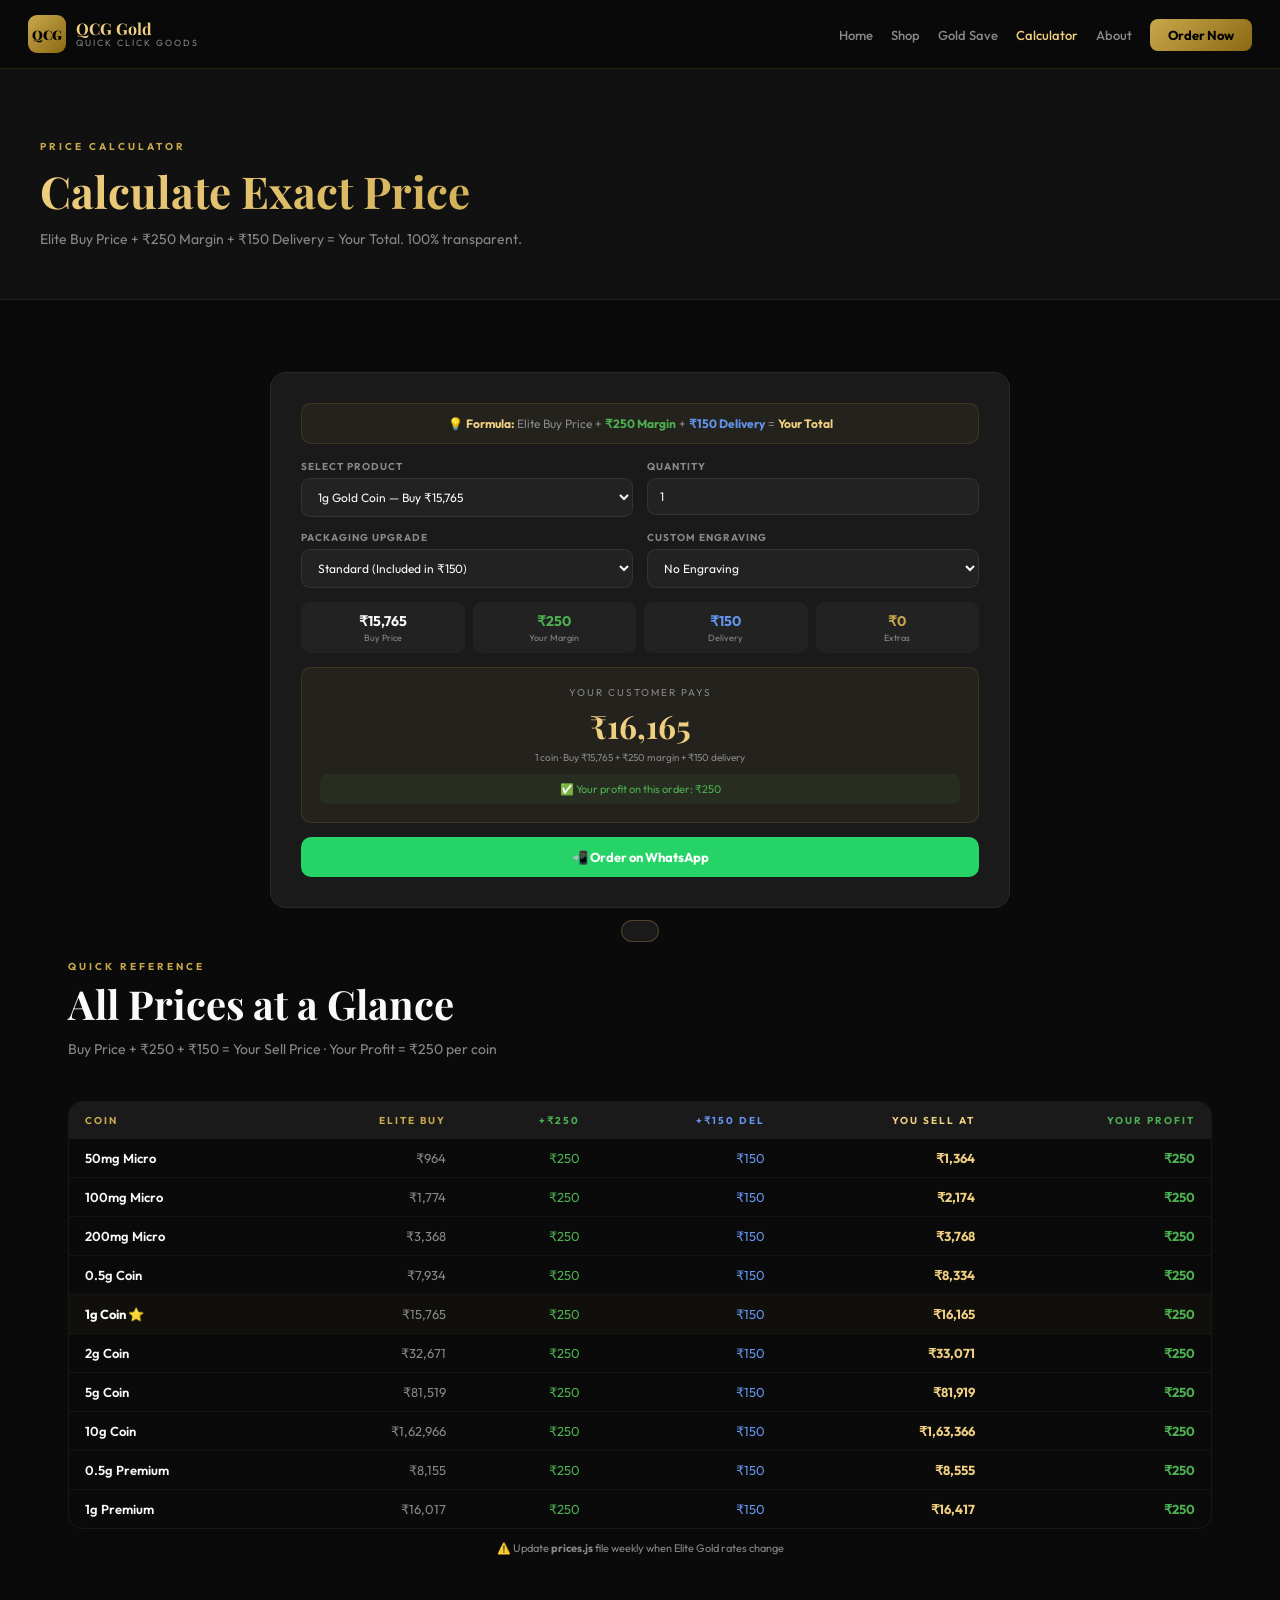
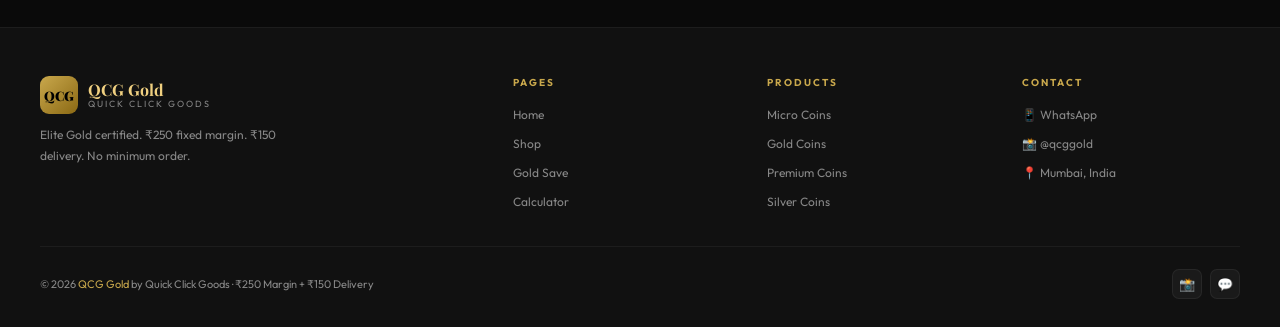
==== calculator.html @ b2cb33e9 "Add files via upload" ====
<!DOCTYPE html>
<html lang="en">
<head>
<meta charset="UTF-8">
<meta name="viewport" content="width=device-width, initial-scale=1.0">
<title>Price Calculator — QCG Gold</title>
<link rel="stylesheet" href="style.css">
<link href="https://fonts.googleapis.com/css2?family=Playfair+Display:wght@400;600;700;900&family=Outfit:wght@300;400;500;600;700&display=swap" rel="stylesheet">
</head>
<body>
<nav id="nav">
  <a href="index.html" class="logo"><div class="logo-box">QCG</div><div><div class="logo-name">QCG Gold</div><div class="logo-sub">Quick Click Goods</div></div></a>
  <ul class="nav-links">
    <li><a href="index.html">Home</a></li><li><a href="shop.html">Shop</a></li><li><a href="goldsave.html">Gold Save</a></li>
    <li><a href="calculator.html" class="active">Calculator</a></li><li><a href="about.html">About</a></li>
    <li><a href="https://wa.me/919999999999" class="nav-cta" target="_blank">Order Now</a></li>
  </ul>
  <div class="hamburger" onclick="toggleNav()"><span></span><span></span><span></span></div>
</nav>
<div class="mobile-nav" id="mobileNav">
  <a href="index.html">🏠 Home</a><a href="shop.html">🪙 Shop</a><a href="goldsave.html">💰 Gold Save</a><a href="calculator.html">🧮 Calculator</a><a href="about.html">ℹ️ About</a>
</div>

<div class="page-header">
  <div class="page-header-inner">
    <div class="slabel">Price Calculator</div>
    <h1 class="grad">Calculate Exact Price</h1>
    <p>Elite Buy Price + ₹250 Margin + ₹150 Delivery = Your Total. 100% transparent.</p>
  </div>
</div>

<section class="sec">
  <div class="calc-box">
    <div style="margin-bottom:16px;padding:12px 14px;background:rgba(201,168,76,.06);border:1px solid rgba(201,168,76,.15);border-radius:10px;font-size:12px;text-align:center;color:var(--muted)">
      💡 <strong style="color:var(--gold-l)">Formula:</strong>
      Elite Buy Price + <span style="color:var(--green);font-weight:700">₹250 Margin</span> + <span style="color:#6495ED;font-weight:700">₹150 Delivery</span> = <span style="color:var(--gold-l);font-weight:700">Your Total</span>
    </div>
    <div class="cgrid">
      <div>
        <label class="clbl">Select Product</label>
        <select class="csel" id="cMetal" onchange="calc()">
          <optgroup label="Micro Gold (999)">
            <option value="964">50mg Micro Gold — Buy ₹964</option>
            <option value="1774">100mg Micro Gold — Buy ₹1,774</option>
            <option value="3368">200mg Micro Gold — Buy ₹3,368</option>
          </optgroup>
          <optgroup label="Standard Gold (999)">
            <option value="7934">0.5g Gold Coin — Buy ₹7,934</option>
            <option value="15765" selected>1g Gold Coin — Buy ₹15,765</option>
            <option value="32671">2g Gold Coin — Buy ₹32,671</option>
            <option value="65271">4g Gold Coin — Buy ₹65,271</option>
            <option value="81519">5g Gold Coin — Buy ₹81,519</option>
            <option value="130407">8g Gold Coin — Buy ₹1,30,407</option>
            <option value="162966">10g Gold Coin — Buy ₹1,62,966</option>
            <option value="325735">20g Gold Coin — Buy ₹3,25,735</option>
            <option value="813963">50g Gold Coin — Buy ₹8,13,963</option>
          </optgroup>
          <optgroup label="Premium Coins (999)">
            <option value="8155">0.5g Premium Coin — Buy ₹8,155</option>
            <option value="16017">1g Premium Coin — Buy ₹16,017</option>
          </optgroup>
          <optgroup label="Silver Coins (999)">
            <option value="430">5g Silver — Buy ₹430</option>
            <option value="880">10g Silver — Buy ₹880</option>
            <option value="1750">20g Silver — Buy ₹1,750</option>
            <option value="4350">50g Silver — Buy ₹4,350</option>
            <option value="8700">100g Silver — Buy ₹8,700</option>
          </optgroup>
        </select>
      </div>
      <div>
        <label class="clbl">Quantity</label>
        <input type="number" class="cinp2" id="cQ" value="1" min="1" oninput="calc()">
      </div>
    </div>
    <div class="cgrid">
      <div>
        <label class="clbl">Packaging Upgrade</label>
        <select class="csel" id="cPk" onchange="calc()">
          <option value="0">Standard (Included in ₹150)</option>
          <option value="100">Premium Gift Box (+₹100)</option>
          <option value="250">Luxury Festival Box (+₹250)</option>
          <option value="450">Corporate Branded Box (+₹450)</option>
        </select>
      </div>
      <div>
        <label class="clbl">Custom Engraving</label>
        <select class="csel" id="cEn" onchange="calc()">
          <option value="0">No Engraving</option>
          <option value="300">Name Engraving (+₹300)</option>
          <option value="500">Name + Date (+₹500)</option>
          <option value="800">Corporate Logo (+₹800)</option>
        </select>
      </div>
    </div>

    <!-- LIVE BREAKDOWN -->
    <div class="calc-breakdown">
      <div class="cbd"><div class="cbd-val" id="cbBuy" style="color:var(--white)">₹15,765</div><div class="cbd-lbl">Buy Price</div></div>
      <div class="cbd"><div class="cbd-val" style="color:var(--green)">₹250</div><div class="cbd-lbl">Your Margin</div></div>
      <div class="cbd"><div class="cbd-val" style="color:#6495ED" id="cbDel">₹150</div><div class="cbd-lbl">Delivery</div></div>
      <div class="cbd"><div class="cbd-val" id="cbExtra" style="color:var(--gold)">₹0</div><div class="cbd-lbl">Extras</div></div>
    </div>

    <div class="cresult">
      <div style="font-size:10px;letter-spacing:2px;text-transform:uppercase;color:var(--muted);margin-bottom:5px">Your Customer Pays</div>
      <div class="crv" id="cR">₹16,165</div>
      <div class="crn" id="cN">1g Coin × 1 · Buy ₹15,765 + ₹250 margin + ₹150 delivery</div>
      <div style="margin-top:10px;padding:8px;background:rgba(76,175,80,.08);border-radius:8px;font-size:11px;color:var(--green)">✅ Your profit on this order: ₹<span id="cProfit">250</span></div>
    </div>

    <a href="https://wa.me/919999999999?text=Hi QCG Gold! I want to order." class="wa-btn" style="margin-top:14px" target="_blank">📲 Order on WhatsApp</a>
  </div>

  <!-- QUICK REFERENCE TABLE -->
  <div style="margin-top:52px">
    <div class="slabel">Quick Reference</div>
    <h2 class="stitle">All Prices at a Glance</h2>
    <p class="ssub">Buy Price + ₹250 + ₹150 = Your Sell Price · Your Profit = ₹250 per coin</p>
    <div style="overflow-x:auto;border-radius:14px;border:1px solid rgba(255,255,255,.06)">
      <table style="width:100%;border-collapse:collapse;font-size:13px">
        <thead>
          <tr style="background:var(--dark2)">
            <th style="padding:12px 16px;text-align:left;color:var(--gold);font-size:10px;letter-spacing:2px;text-transform:uppercase">Coin</th>
            <th style="padding:12px 16px;text-align:right;color:var(--gold);font-size:10px;letter-spacing:2px;text-transform:uppercase">Elite Buy</th>
            <th style="padding:12px 16px;text-align:right;color:var(--green);font-size:10px;letter-spacing:2px;text-transform:uppercase">+₹250</th>
            <th style="padding:12px 16px;text-align:right;color:#6495ED;font-size:10px;letter-spacing:2px;text-transform:uppercase">+₹150 Del</th>
            <th style="padding:12px 16px;text-align:right;color:var(--gold-l);font-size:10px;letter-spacing:2px;text-transform:uppercase">You Sell At</th>
            <th style="padding:12px 16px;text-align:right;color:var(--green);font-size:10px;letter-spacing:2px;text-transform:uppercase">Your Profit</th>
          </tr>
        </thead>
        <tbody>
          <tr style="border-bottom:1px solid rgba(255,255,255,.04)"><td style="padding:11px 16px;font-weight:600">50mg Micro</td><td style="padding:11px 16px;text-align:right;color:var(--muted)">₹964</td><td style="padding:11px 16px;text-align:right;color:var(--green)">₹250</td><td style="padding:11px 16px;text-align:right;color:#6495ED">₹150</td><td style="padding:11px 16px;text-align:right;font-weight:700;color:var(--gold-l)">₹1,364</td><td style="padding:11px 16px;text-align:right;font-weight:700;color:var(--green)">₹250</td></tr>
          <tr style="border-bottom:1px solid rgba(255,255,255,.04)"><td style="padding:11px 16px;font-weight:600">100mg Micro</td><td style="padding:11px 16px;text-align:right;color:var(--muted)">₹1,774</td><td style="padding:11px 16px;text-align:right;color:var(--green)">₹250</td><td style="padding:11px 16px;text-align:right;color:#6495ED">₹150</td><td style="padding:11px 16px;text-align:right;font-weight:700;color:var(--gold-l)">₹2,174</td><td style="padding:11px 16px;text-align:right;font-weight:700;color:var(--green)">₹250</td></tr>
          <tr style="border-bottom:1px solid rgba(255,255,255,.04)"><td style="padding:11px 16px;font-weight:600">200mg Micro</td><td style="padding:11px 16px;text-align:right;color:var(--muted)">₹3,368</td><td style="padding:11px 16px;text-align:right;color:var(--green)">₹250</td><td style="padding:11px 16px;text-align:right;color:#6495ED">₹150</td><td style="padding:11px 16px;text-align:right;font-weight:700;color:var(--gold-l)">₹3,768</td><td style="padding:11px 16px;text-align:right;font-weight:700;color:var(--green)">₹250</td></tr>
          <tr style="border-bottom:1px solid rgba(255,255,255,.04)"><td style="padding:11px 16px;font-weight:600">0.5g Coin</td><td style="padding:11px 16px;text-align:right;color:var(--muted)">₹7,934</td><td style="padding:11px 16px;text-align:right;color:var(--green)">₹250</td><td style="padding:11px 16px;text-align:right;color:#6495ED">₹150</td><td style="padding:11px 16px;text-align:right;font-weight:700;color:var(--gold-l)">₹8,334</td><td style="padding:11px 16px;text-align:right;font-weight:700;color:var(--green)">₹250</td></tr>
          <tr style="border-bottom:1px solid rgba(255,255,255,.04);background:rgba(201,168,76,.03)"><td style="padding:11px 16px;font-weight:700">1g Coin ⭐</td><td style="padding:11px 16px;text-align:right;color:var(--muted)">₹15,765</td><td style="padding:11px 16px;text-align:right;color:var(--green)">₹250</td><td style="padding:11px 16px;text-align:right;color:#6495ED">₹150</td><td style="padding:11px 16px;text-align:right;font-weight:700;color:var(--gold-l)">₹16,165</td><td style="padding:11px 16px;text-align:right;font-weight:700;color:var(--green)">₹250</td></tr>
          <tr style="border-bottom:1px solid rgba(255,255,255,.04)"><td style="padding:11px 16px;font-weight:600">2g Coin</td><td style="padding:11px 16px;text-align:right;color:var(--muted)">₹32,671</td><td style="padding:11px 16px;text-align:right;color:var(--green)">₹250</td><td style="padding:11px 16px;text-align:right;color:#6495ED">₹150</td><td style="padding:11px 16px;text-align:right;font-weight:700;color:var(--gold-l)">₹33,071</td><td style="padding:11px 16px;text-align:right;font-weight:700;color:var(--green)">₹250</td></tr>
          <tr style="border-bottom:1px solid rgba(255,255,255,.04)"><td style="padding:11px 16px;font-weight:600">5g Coin</td><td style="padding:11px 16px;text-align:right;color:var(--muted)">₹81,519</td><td style="padding:11px 16px;text-align:right;color:var(--green)">₹250</td><td style="padding:11px 16px;text-align:right;color:#6495ED">₹150</td><td style="padding:11px 16px;text-align:right;font-weight:700;color:var(--gold-l)">₹81,919</td><td style="padding:11px 16px;text-align:right;font-weight:700;color:var(--green)">₹250</td></tr>
          <tr style="border-bottom:1px solid rgba(255,255,255,.04)"><td style="padding:11px 16px;font-weight:600">10g Coin</td><td style="padding:11px 16px;text-align:right;color:var(--muted)">₹1,62,966</td><td style="padding:11px 16px;text-align:right;color:var(--green)">₹250</td><td style="padding:11px 16px;text-align:right;color:#6495ED">₹150</td><td style="padding:11px 16px;text-align:right;font-weight:700;color:var(--gold-l)">₹1,63,366</td><td style="padding:11px 16px;text-align:right;font-weight:700;color:var(--green)">₹250</td></tr>
          <tr style="border-bottom:1px solid rgba(255,255,255,.04)"><td style="padding:11px 16px;font-weight:600">0.5g Premium</td><td style="padding:11px 16px;text-align:right;color:var(--muted)">₹8,155</td><td style="padding:11px 16px;text-align:right;color:var(--green)">₹250</td><td style="padding:11px 16px;text-align:right;color:#6495ED">₹150</td><td style="padding:11px 16px;text-align:right;font-weight:700;color:var(--gold-l)">₹8,555</td><td style="padding:11px 16px;text-align:right;font-weight:700;color:var(--green)">₹250</td></tr>
          <tr><td style="padding:11px 16px;font-weight:600">1g Premium</td><td style="padding:11px 16px;text-align:right;color:var(--muted)">₹16,017</td><td style="padding:11px 16px;text-align:right;color:var(--green)">₹250</td><td style="padding:11px 16px;text-align:right;color:#6495ED">₹150</td><td style="padding:11px 16px;text-align:right;font-weight:700;color:var(--gold-l)">₹16,417</td><td style="padding:11px 16px;text-align:right;font-weight:700;color:var(--green)">₹250</td></tr>
        </tbody>
      </table>
    </div>
    <div style="margin-top:12px;font-size:11px;color:var(--muted);text-align:center">⚠️ Update <strong>prices.js</strong> file weekly when Elite Gold rates change</div>
  </div>
</section>

<footer class="footer">
  <div class="footer-in">
    <div class="ftop">
      <div><div class="logo"><div class="logo-box">QCG</div><div><div class="logo-name">QCG Gold</div><div class="logo-sub">Quick Click Goods</div></div></div><p class="fdesc">Elite Gold certified. ₹250 fixed margin. ₹150 delivery. No minimum order.</p></div>
      <div><div class="fhead">Pages</div><ul class="flinks"><li><a href="index.html">Home</a></li><li><a href="shop.html">Shop</a></li><li><a href="goldsave.html">Gold Save</a></li><li><a href="calculator.html">Calculator</a></li></ul></div>
      <div><div class="fhead">Products</div><ul class="flinks"><li><a href="shop.html">Micro Coins</a></li><li><a href="shop.html">Gold Coins</a></li><li><a href="shop.html">Premium Coins</a></li><li><a href="shop.html">Silver Coins</a></li></ul></div>
      <div><div class="fhead">Contact</div><ul class="flinks"><li><a href="https://wa.me/919999999999" target="_blank">📱 WhatsApp</a></li><li><a href="#">📸 @qcggold</a></li><li><a href="#">📍 Mumbai, India</a></li></ul></div>
    </div>
    <div class="fbot"><div class="fcopy">© 2026 <span>QCG Gold</span> by Quick Click Goods · ₹250 Margin + ₹150 Delivery</div><div class="fsocial"><a href="#" class="slink">📸</a><a href="#" class="slink">💬</a></div></div>
  </div>
</footer>

<div class="toast" id="toast"></div>
<script src="prices.js"></script>
<script src="main.js"></script>
<script>
// Calculator specific logic
function calc() {
  const buyPrice = parseInt(document.getElementById('cMetal').value) || 0;
  const qty = parseInt(document.getElementById('cQ').value) || 1;
  const packExtra = parseInt(document.getElementById('cPk').value) || 0;
  const engrave = parseInt(document.getElementById('cEn').value) || 0;
  const delivery = DELIVERY + packExtra;
  const extras = engrave * qty;
  const subtotal = (buyPrice + MARGIN) * qty;
  const total = subtotal + delivery + extras;
  const profit = MARGIN * qty;
  document.getElementById('cR').textContent = '₹' + total.toLocaleString('en-IN');
  document.getElementById('cN').textContent = qty + ' coin' + (qty>1?'s':'') + ' · Buy ₹' + (buyPrice*qty).toLocaleString('en-IN') + ' + ₹' + (MARGIN*qty).toLocaleString('en-IN') + ' margin + ₹' + delivery + ' delivery';
  document.getElementById('cbBuy').textContent = '₹' + (buyPrice * qty).toLocaleString('en-IN');
  document.getElementById('cbDel').textContent = '₹' + delivery;
  document.getElementById('cbExtra').textContent = '₹' + extras;
  document.getElementById('cProfit').textContent = profit.toLocaleString('en-IN');
}
calc();
</script>
</body>
</html>
---- style.css ----
/* ═══════════════════════════════════════════
   QCG GOLD — MAIN STYLESHEET
   Elite Gold Buy Price + ₹250 Margin + ₹150 Delivery
   Update prices in prices.js when Elite Gold rates change
═══════════════════════════════════════════ */
:root{
  --gold:#C9A84C;--gold-l:#F0D080;--gold-d:#8B6914;
  --silver:#A8A9AD;--silver-l:#D4D5D9;--silver-d:#6B6C70;
  --black:#0A0A0A;--dark:#111111;--dark2:#1A1A1A;--dark3:#222222;
  --white:#FAFAFA;--muted:#888;--green:#4CAF50;--red:#F44336;
  --blue:#6495ED;
}
*{margin:0;padding:0;box-sizing:border-box}
html{scroll-behavior:smooth}
body{font-family:'Outfit',sans-serif;background:var(--black);color:var(--white);overflow-x:hidden}
::-webkit-scrollbar{width:4px}
::-webkit-scrollbar-thumb{background:var(--gold);border-radius:2px}

/* NAV */
nav{position:fixed;top:0;left:0;right:0;z-index:1000;padding:15px 28px;display:flex;align-items:center;justify-content:space-between;background:rgba(10,10,10,.96);backdrop-filter:blur(20px);border-bottom:1px solid rgba(201,168,76,.15);transition:padding .3s}
.logo{display:flex;align-items:center;gap:10px;text-decoration:none}
.logo-box{width:38px;height:38px;border-radius:9px;background:linear-gradient(135deg,var(--gold),var(--gold-d));display:flex;align-items:center;justify-content:center;font-family:'Playfair Display',serif;font-weight:900;font-size:13px;color:#000}
.logo-name{font-family:'Playfair Display',serif;font-size:16px;font-weight:700;color:var(--gold-l);line-height:1}
.logo-sub{font-size:9px;color:var(--muted);letter-spacing:2px;text-transform:uppercase}
.nav-links{display:flex;gap:18px;list-style:none;align-items:center}
.nav-links a{color:var(--muted);text-decoration:none;font-size:13px;font-weight:500;transition:color .2s}
.nav-links a:hover,.nav-links a.active{color:var(--gold-l)}
.rate-pill{background:rgba(201,168,76,.1);border:1px solid rgba(201,168,76,.2);padding:5px 12px;border-radius:100px;font-size:12px;font-weight:600;color:var(--gold-l);display:flex;align-items:center;gap:5px}
.ldot{width:6px;height:6px;border-radius:50%;background:var(--green);animation:pulse 2s infinite}
@keyframes pulse{0%,100%{opacity:1;transform:scale(1)}50%{opacity:.5;transform:scale(1.3)}}
.nav-cta{background:linear-gradient(135deg,var(--gold),var(--gold-d));color:#000!important;padding:8px 18px;border-radius:8px;font-weight:700!important;font-size:12px}
.hamburger{display:none;flex-direction:column;gap:5px;cursor:pointer;padding:4px;background:none;border:none}
.hamburger span{width:22px;height:2px;background:var(--white);border-radius:2px;display:block;transition:all .3s}
.mobile-nav{display:none;position:fixed;top:68px;left:0;right:0;z-index:999;background:var(--dark2);border-bottom:1px solid rgba(255,255,255,.08);padding:16px;flex-direction:column;gap:8px}
.mobile-nav.open{display:flex}
.mobile-nav a{color:var(--white);text-decoration:none;padding:12px 16px;border-radius:9px;font-size:14px;font-weight:500;background:var(--dark3);transition:all .2s}
.mobile-nav a:hover{background:rgba(201,168,76,.1);color:var(--gold-l)}

/* TICKER */
.ticker{position:fixed;top:68px;left:0;right:0;z-index:998;background:var(--gold-d);padding:6px 0;overflow:hidden}
.ticker-track{display:flex;gap:44px;animation:tick 35s linear infinite;white-space:nowrap}
.ti{display:flex;align-items:center;gap:7px;font-size:11px;font-weight:700;color:#000}
.tdot{width:4px;height:4px;border-radius:50%;background:rgba(0,0,0,.4)}
@keyframes tick{0%{transform:translateX(0)}100%{transform:translateX(-50%)}}

/* HERO */
.hero{min-height:100vh;padding:160px 28px 80px;position:relative;display:flex;align-items:center;overflow:hidden}
.hero-bg{position:absolute;inset:0;background:radial-gradient(ellipse 80% 60% at 70% 50%,rgba(201,168,76,.08) 0%,transparent 60%),var(--black)}
.hgrid{position:absolute;inset:0;background-image:linear-gradient(rgba(201,168,76,.04) 1px,transparent 1px),linear-gradient(90deg,rgba(201,168,76,.04) 1px,transparent 1px);background-size:60px 60px}
.hero-inner{position:relative;z-index:2;max-width:1200px;margin:0 auto;width:100%;display:grid;grid-template-columns:1fr 1fr;gap:52px;align-items:center}
.hero-badge{display:inline-flex;align-items:center;gap:7px;background:rgba(201,168,76,.1);border:1px solid rgba(201,168,76,.2);padding:5px 13px;border-radius:100px;font-size:11px;font-weight:600;color:var(--gold-l);letter-spacing:1px;text-transform:uppercase;margin-bottom:16px}
.hero-title{font-family:'Playfair Display',serif;font-size:clamp(34px,5vw,60px);font-weight:900;line-height:1.05;margin-bottom:14px}
.grad{background:linear-gradient(135deg,var(--gold-l),var(--gold),var(--gold-d));-webkit-background-clip:text;-webkit-text-fill-color:transparent;background-clip:text}
.hero-sub{font-size:15px;color:var(--muted);line-height:1.65;margin-bottom:28px}
.hero-sub strong{color:var(--white)}
.hero-btns{display:flex;gap:11px;flex-wrap:wrap}
.btn-p{display:inline-flex;align-items:center;gap:6px;background:linear-gradient(135deg,var(--gold),var(--gold-d));color:#000;padding:12px 24px;border-radius:10px;font-weight:700;font-size:14px;text-decoration:none;transition:all .25s;border:none;cursor:pointer;font-family:'Outfit',sans-serif}
.btn-p:hover{transform:translateY(-2px);box-shadow:0 10px 28px rgba(201,168,76,.35)}
.btn-o{display:inline-flex;align-items:center;gap:6px;background:transparent;color:var(--white);padding:12px 24px;border-radius:10px;font-weight:500;font-size:14px;text-decoration:none;border:1px solid rgba(255,255,255,.15);transition:all .25s;cursor:pointer;font-family:'Outfit',sans-serif}
.btn-o:hover{border-color:var(--gold);color:var(--gold-l)}
.hero-stats{display:flex;gap:24px;margin-top:36px;padding-top:36px;border-top:1px solid rgba(255,255,255,.06);flex-wrap:wrap}
.snum{font-family:'Playfair Display',serif;font-size:22px;font-weight:700;color:var(--gold-l)}
.slbl{font-size:10px;color:var(--muted);margin-top:2px}

/* RATE / PRICING CARD */
.rcard{background:var(--dark2);border:1px solid rgba(201,168,76,.15);border-radius:18px;padding:22px;position:relative;overflow:hidden}
.rcard::before{content:'';position:absolute;top:0;left:0;right:0;height:2px;background:linear-gradient(90deg,var(--gold-d),var(--gold-l),var(--gold-d))}
.rcard-hdr{display:flex;justify-content:space-between;align-items:center;margin-bottom:14px}
.rcard-title{font-family:'Playfair Display',serif;font-size:16px;font-weight:700;color:var(--gold-l)}
.lbadge{display:flex;align-items:center;gap:5px;font-size:10px;font-weight:700;color:var(--green);letter-spacing:1px;text-transform:uppercase}
.price-formula-box{background:rgba(76,175,80,.06);border:1px solid rgba(76,175,80,.15);border-radius:10px;padding:12px;margin-bottom:14px}
.pf-title{font-size:10px;font-weight:700;color:var(--green);letter-spacing:1px;text-transform:uppercase;margin-bottom:8px}
.pf-row{display:flex;justify-content:space-between;font-size:11px;padding:3px 0;border-bottom:1px solid rgba(255,255,255,.04)}
.pf-row span:first-child{color:var(--muted)}
.pf-row span:last-child{font-weight:600;color:var(--white)}
.pf-total{display:flex;justify-content:space-between;font-size:12px;font-weight:700;padding:7px 0 0;color:var(--gold-l)}
.green-text{color:var(--green)!important}
.blue-text{color:var(--blue)!important}
.rtabs{display:flex;gap:4px;background:var(--dark3);padding:3px;border-radius:9px;margin-bottom:14px}
.rtab{flex:1;padding:7px;border-radius:7px;border:none;background:transparent;color:var(--muted);font-size:11px;font-weight:600;cursor:pointer;transition:all .2s;font-family:'Outfit',sans-serif}
.rtab.active{background:var(--dark);color:var(--gold-l)}
.rrow{display:flex;justify-content:space-between;align-items:center;padding:10px 0;border-bottom:1px solid rgba(255,255,255,.05)}
.rrow:last-child{border-bottom:none}
.rname{font-size:13px;font-weight:500}
.rpur{font-size:10px;color:var(--muted)}
.rval{font-family:'Playfair Display',serif;font-size:15px;font-weight:700}
.rchg{font-size:10px;font-weight:600}
.up{color:var(--green)}.dn{color:var(--red)}
.rupd{margin-top:10px;font-size:10px;color:var(--muted);text-align:center}

/* WA BUTTON */
.wa-btn{display:flex;align-items:center;justify-content:center;gap:8px;width:100%;margin-top:14px;padding:12px;background:#25D366;color:#fff;border-radius:10px;font-weight:700;font-size:13px;text-decoration:none;transition:all .25s;border:none;cursor:pointer;font-family:'Outfit',sans-serif}
.wa-btn:hover{background:#1ebe5c;transform:translateY(-2px);box-shadow:0 8px 24px rgba(37,211,102,.3)}

/* SECTIONS */
.sec{padding:72px 28px;max-width:1200px;margin:0 auto}
.sec-bg{background:var(--dark);padding-left:0;padding-right:0;max-width:100%}
.sec-bg > *,.sec-bg .sec-inner{max-width:1200px;margin:0 auto;padding:72px 28px}
.slabel{font-size:10px;font-weight:700;letter-spacing:3px;text-transform:uppercase;color:var(--gold);margin-bottom:8px}
.stitle{font-family:'Playfair Display',serif;font-size:clamp(24px,4vw,40px);font-weight:700;line-height:1.15;margin-bottom:11px}
.ssub{font-size:14px;color:var(--muted);max-width:480px;line-height:1.65;margin-bottom:40px}

/* PRODUCT CARDS */
.filter-row{display:flex;gap:7px;flex-wrap:wrap;margin-bottom:28px}
.fbtn{padding:7px 18px;border-radius:100px;border:1px solid rgba(255,255,255,.1);background:transparent;color:var(--muted);font-size:12px;font-weight:600;cursor:pointer;transition:all .2s;font-family:'Outfit',sans-serif}
.fbtn.fg{background:rgba(201,168,76,.1);border-color:var(--gold);color:var(--gold-l)}
.fbtn.fs{background:rgba(168,169,173,.1);border-color:var(--silver);color:var(--silver-l)}
.fbtn:hover{border-color:var(--gold);color:var(--gold-l)}
.pgrid{display:grid;grid-template-columns:repeat(auto-fill,minmax(240px,1fr));gap:14px}
.pcard{background:var(--dark2);border:1px solid rgba(255,255,255,.06);border-radius:15px;overflow:hidden;transition:all .3s}
.pcard:hover{transform:translateY(-4px);border-color:rgba(201,168,76,.25);box-shadow:0 16px 40px rgba(0,0,0,.5)}
.pcard.silver:hover{border-color:rgba(168,169,173,.25)}
.pimg{height:150px;display:flex;align-items:center;justify-content:center;position:relative}
.pig{background:radial-gradient(ellipse at center,rgba(201,168,76,.15) 0%,rgba(201,168,76,.03) 60%,transparent 80%)}
.pis{background:radial-gradient(ellipse at center,rgba(168,169,173,.15) 0%,rgba(168,169,173,.03) 60%,transparent 80%)}
.coin{width:80px;height:80px;border-radius:50%;display:flex;align-items:center;justify-content:center;font-family:'Playfair Display',serif;font-weight:700;font-size:11px;text-align:center;line-height:1.3}
.cg{background:radial-gradient(circle at 35% 35%,#F5E070,#C9A84C,#7A5C0F);color:rgba(0,0,0,.75);box-shadow:0 0 0 3px rgba(201,168,76,.3),0 0 0 6px rgba(201,168,76,.1),0 8px 22px rgba(201,168,76,.4),inset 0 2px 4px rgba(255,255,255,.3)}
.cs{background:radial-gradient(circle at 35% 35%,#F0F0F0,#A8A9AD,#5A5B60);color:rgba(0,0,0,.65);box-shadow:0 0 0 3px rgba(168,169,173,.3),0 0 0 6px rgba(168,169,173,.1),0 8px 22px rgba(168,169,173,.3),inset 0 2px 4px rgba(255,255,255,.3)}
.pbadge{position:absolute;top:11px;left:11px;padding:2px 7px;border-radius:100px;font-size:9px;font-weight:700;letter-spacing:1px;text-transform:uppercase}
.pbg{background:rgba(201,168,76,.15);border:1px solid rgba(201,168,76,.3);color:var(--gold-l)}
.pbs{background:rgba(168,169,173,.15);border:1px solid rgba(168,169,173,.3);color:var(--silver-l)}
.pbhot{position:absolute;top:11px;right:11px;padding:2px 7px;border-radius:100px;font-size:9px;font-weight:700;background:rgba(244,67,54,.15);border:1px solid rgba(244,67,54,.3);color:var(--red)}
.pbnew{position:absolute;top:11px;right:11px;padding:2px 7px;border-radius:100px;font-size:9px;font-weight:700;background:rgba(76,175,80,.15);border:1px solid rgba(76,175,80,.3);color:var(--green)}
.pbpre{position:absolute;top:11px;right:11px;padding:2px 7px;border-radius:100px;font-size:9px;font-weight:700;background:rgba(156,39,176,.15);border:1px solid rgba(156,39,176,.3);color:#CE93D8}
.pbody{padding:14px}
.pname{font-family:'Playfair Display',serif;font-size:14px;font-weight:600;margin-bottom:2px}
.ppur{font-size:10px;color:var(--muted);margin-bottom:6px}
.pmeta{display:flex;gap:5px;margin-bottom:10px;flex-wrap:wrap}
.ptag{font-size:9px;padding:2px 7px;border-radius:100px;font-weight:600;border:1px solid}
.ptag-buy{background:rgba(201,168,76,.08);color:var(--gold);border-color:rgba(201,168,76,.2)}
.ptag-margin{background:rgba(76,175,80,.08);color:var(--green);border-color:rgba(76,175,80,.2)}
.ptag-del{background:rgba(100,149,237,.08);color:var(--blue);border-color:rgba(100,149,237,.2)}
.pprow{display:flex;justify-content:space-between;align-items:flex-end;margin-bottom:11px}
.pprice{font-family:'Playfair Display',serif;font-size:18px;font-weight:700;color:var(--gold-l)}
.pprice.sp{color:var(--silver-l)}
.pper{font-size:9px;color:var(--muted)}
.pprofit{font-size:10px;font-weight:700;color:var(--green)}
.pbuy{width:100%;padding:9px;border-radius:8px;border:none;font-size:12px;font-weight:700;cursor:pointer;transition:all .2s;font-family:'Outfit',sans-serif;display:flex;align-items:center;justify-content:center;gap:5px;text-decoration:none}
.pbg2{background:rgba(201,168,76,.1);color:var(--gold-l);border:1px solid rgba(201,168,76,.2)}
.pbg2:hover{background:linear-gradient(135deg,var(--gold),var(--gold-d));color:#000;border-color:transparent}
.pbs2{background:rgba(168,169,173,.1);color:var(--silver-l);border:1px solid rgba(168,169,173,.2)}
.pbs2:hover{background:linear-gradient(135deg,var(--silver),var(--silver-d));color:var(--white);border-color:transparent}

/* FEATURES */
.feat-grid{display:grid;grid-template-columns:repeat(auto-fill,minmax(200px,1fr));gap:12px}
.fcard{background:var(--dark2);border:1px solid rgba(255,255,255,.05);border-radius:13px;padding:20px;transition:all .3s}
.fcard:hover{border-color:rgba(201,168,76,.15);transform:translateY(-2px)}
.fico{width:42px;height:42px;background:rgba(201,168,76,.08);border:1px solid rgba(201,168,76,.15);border-radius:10px;display:flex;align-items:center;justify-content:center;font-size:18px;margin-bottom:11px}
.ftitle{font-size:13px;font-weight:600;margin-bottom:5px}
.fdesc{font-size:12px;color:var(--muted);line-height:1.6}

/* STEPS */
.steps-grid{display:grid;grid-template-columns:repeat(auto-fill,minmax(190px,1fr));gap:16px}
.step{text-align:center;padding:24px 16px;background:var(--dark2);border:1px solid rgba(255,255,255,.05);border-radius:13px}
.stepn{width:42px;height:42px;background:linear-gradient(135deg,var(--gold),var(--gold-d));border-radius:50%;display:flex;align-items:center;justify-content:center;font-family:'Playfair Display',serif;font-size:18px;font-weight:700;color:#000;margin:0 auto 11px}
.stept{font-size:13px;font-weight:600;margin-bottom:5px}
.stepd{font-size:11px;color:var(--muted);line-height:1.6}

/* TESTIMONIALS */
.tgrid{display:grid;grid-template-columns:repeat(auto-fill,minmax(270px,1fr));gap:14px}
.tcard{background:var(--dark2);border:1px solid rgba(255,255,255,.06);border-radius:13px;padding:20px}
.tstars{color:var(--gold);font-size:11px;margin-bottom:9px;letter-spacing:2px}
.ttxt{font-size:12px;color:var(--muted);line-height:1.7;margin-bottom:14px;font-style:italic}
.tauth{display:flex;align-items:center;gap:9px}
.tavt{width:34px;height:34px;border-radius:50%;background:linear-gradient(135deg,var(--gold),var(--gold-d));display:flex;align-items:center;justify-content:center;font-weight:700;font-size:13px;color:#000}
.tname{font-size:13px;font-weight:600}
.tloc{font-size:10px;color:var(--muted)}

/* CTA */
.cta-sec{text-align:center;padding:90px 28px;position:relative;overflow:hidden}
.cta-bg{position:absolute;inset:0;background:radial-gradient(ellipse 70% 70% at 50% 50%,rgba(201,168,76,.06) 0%,transparent 60%)}
.cta-in{position:relative;z-index:2;max-width:540px;margin:0 auto}
.cta-t{font-family:'Playfair Display',serif;font-size:clamp(28px,5vw,48px);font-weight:700;margin-bottom:11px}
.cta-s{font-size:14px;color:var(--muted);margin-bottom:28px;line-height:1.6}
.cta-btns{display:flex;gap:10px;justify-content:center;flex-wrap:wrap}

/* CALCULATOR */
.calc-box{background:var(--dark2);border:1px solid rgba(201,168,76,.1);border-radius:16px;padding:30px;max-width:740px;margin:0 auto}
.cgrid{display:grid;grid-template-columns:1fr 1fr;gap:14px;margin-bottom:14px}
.clbl{display:block;font-size:10px;font-weight:700;letter-spacing:1px;text-transform:uppercase;color:var(--muted);margin-bottom:5px}
.csel,.cinp2{width:100%;padding:10px 12px;background:var(--dark3);border:1px solid rgba(255,255,255,.08);border-radius:9px;color:var(--white);font-size:12px;font-family:'Outfit',sans-serif;outline:none;transition:border-color .2s}
.csel:focus,.cinp2:focus{border-color:var(--gold)}
.csel option{background:var(--dark3)}
.calc-breakdown{display:grid;grid-template-columns:repeat(4,1fr);gap:8px;margin:14px 0}
.cbd{background:var(--dark3);border-radius:9px;padding:10px;text-align:center}
.cbd-val{font-size:14px;font-weight:700}
.cbd-lbl{font-size:9px;color:var(--muted);margin-top:2px}
.cresult{background:rgba(201,168,76,.06);border:1px solid rgba(201,168,76,.15);border-radius:10px;padding:18px;text-align:center}
.crv{font-family:'Playfair Display',serif;font-size:32px;font-weight:700;color:var(--gold-l)}
.crn{font-size:10px;color:var(--muted);margin-top:4px}

/* SIP / GOLD SAVE */
.card{background:var(--dark2);border:1px solid rgba(255,255,255,.07);border-radius:16px;padding:20px;margin-bottom:16px}
.ctitle{font-family:'Playfair Display',serif;font-size:15px;font-weight:700;color:var(--gold-l);margin-bottom:14px;display:flex;align-items:center;gap:6px}
.sip-layout{display:grid;grid-template-columns:1fr 340px;gap:22px;max-width:1200px;margin:0 auto;padding:0 28px 72px}
.sip-tabs{display:flex;gap:3px;background:var(--dark3);padding:3px;border-radius:11px;margin-bottom:20px}
.stab{flex:1;padding:8px;border-radius:8px;border:none;background:transparent;color:var(--muted);font-size:11px;font-weight:600;cursor:pointer;font-family:'Outfit',sans-serif;transition:all .2s;text-align:center}
.stab.active{background:var(--dark);color:var(--gold-l)}
.amt-disp{text-align:center;margin:16px 0;background:rgba(201,168,76,.05);border:1px solid rgba(201,168,76,.12);border-radius:13px;padding:20px}
.amt-lbl{font-size:10px;letter-spacing:2px;text-transform:uppercase;color:var(--muted);margin-bottom:5px}
.amt-big{font-family:'Playfair Display',serif;font-size:38px;font-weight:900;color:var(--gold-l);line-height:1}
.qamts{display:grid;grid-template-columns:repeat(4,1fr);gap:6px;margin:12px 0}
.qbtn{padding:8px 5px;text-align:center;border-radius:8px;border:1px solid rgba(255,255,255,.08);background:var(--dark3);color:var(--muted);font-size:11px;font-weight:600;cursor:pointer;transition:all .2s;font-family:'Outfit',sans-serif}
.qbtn:hover,.qbtn.active{background:rgba(201,168,76,.12);border-color:var(--gold);color:var(--gold-l)}
.cinp-w{position:relative;margin-bottom:12px}
.rsign{position:absolute;left:11px;top:50%;transform:translateY(-50%);font-size:16px;font-weight:700;color:var(--gold)}
.cinp{width:100%;padding:11px 11px 11px 28px;background:var(--dark3);border:1px solid rgba(255,255,255,.08);border-radius:10px;color:var(--white);font-size:16px;font-weight:600;font-family:'Outfit',sans-serif;outline:none;transition:border-color .2s}
.cinp:focus{border-color:var(--gold)}
.freq-row{display:flex;gap:5px;margin-bottom:16px}
.frtab{flex:1;padding:8px;border-radius:8px;border:1px solid rgba(255,255,255,.08);background:var(--dark3);color:var(--muted);font-size:11px;font-weight:600;cursor:pointer;transition:all .2s;font-family:'Outfit',sans-serif;text-align:center}
.frtab.active{background:rgba(201,168,76,.12);border-color:var(--gold);color:var(--gold-l)}
.proj-grid{display:grid;grid-template-columns:1fr 1fr;gap:8px;margin:12px 0}
.prj{background:var(--dark3);border-radius:10px;padding:12px;text-align:center}
.prjv{font-family:'Playfair Display',serif;font-size:15px;font-weight:700;color:var(--gold-l)}
.prjl{font-size:10px;color:var(--muted);margin-top:2px}
.start-btn{width:100%;padding:13px;border-radius:10px;border:none;background:linear-gradient(135deg,var(--gold),var(--gold-d));color:#000;font-size:14px;font-weight:700;cursor:pointer;font-family:'Outfit',sans-serif;transition:all .25s;display:flex;align-items:center;justify-content:center;gap:6px}
.start-btn:hover{transform:translateY(-2px);box-shadow:0 10px 28px rgba(201,168,76,.35)}
.prog-bar{height:6px;background:var(--dark3);border-radius:100px;overflow:hidden}
.prog-fill{height:100%;border-radius:100px;background:linear-gradient(90deg,var(--gold-d),var(--gold-l));transition:width 1s ease}
.ms-row{display:flex;gap:6px;overflow-x:auto;padding-bottom:4px;margin:12px 0}
.ms{min-width:74px;padding:9px 7px;text-align:center;background:var(--dark3);border-radius:10px;border:1px solid rgba(255,255,255,.06);transition:all .2s;flex-shrink:0}
.ms.ok{background:rgba(201,168,76,.1);border-color:rgba(201,168,76,.3)}
.ms-icon{font-size:18px;margin-bottom:4px}
.ms-g{font-size:10px;font-weight:700;color:var(--gold-l)}
.ms-l{font-size:9px;color:var(--muted);margin-top:1px}
.ms-chk{font-size:8px;color:var(--green);margin-top:2px;font-weight:700}
.hist-list{display:flex;flex-direction:column;gap:8px}
.hist-item{display:flex;justify-content:space-between;align-items:center;padding:11px 13px;background:var(--dark3);border-radius:10px}
.hi-l{display:flex;align-items:center;gap:9px}
.hi-ico{width:32px;height:32px;border-radius:8px;display:flex;align-items:center;justify-content:center;font-size:14px;background:rgba(201,168,76,.1);border:1px solid rgba(201,168,76,.2)}
.hi-lbl{font-size:12px;font-weight:500}
.hi-date{font-size:10px;color:var(--muted)}
.hi-amt{font-family:'Playfair Display',serif;font-size:13px;font-weight:700;color:var(--green)}
.hi-g{font-size:10px;color:var(--muted)}
.chart-wrap{height:150px;position:relative;margin:12px 0}
svg.chart{width:100%;height:100%}
.rd-opts{display:grid;grid-template-columns:1fr 1fr;gap:9px;margin:12px 0}
.rd-opt{padding:16px 12px;text-align:center;border-radius:12px;border:2px solid rgba(255,255,255,.07);background:var(--dark3);cursor:pointer;transition:all .25s}
.rd-opt:hover,.rd-opt.sel{border-color:var(--gold);background:rgba(201,168,76,.08)}
.rd-ico{font-size:24px;margin-bottom:7px}
.rd-ttl{font-size:12px;font-weight:700;margin-bottom:2px}
.rd-dsc{font-size:10px;color:var(--muted);line-height:1.5}
.rl{display:block;font-size:10px;font-weight:700;letter-spacing:1px;text-transform:uppercase;color:var(--muted);margin-bottom:5px}
.rsel,.rinp{width:100%;padding:10px 12px;background:var(--dark3);border:1px solid rgba(255,255,255,.08);border-radius:9px;color:var(--white);font-size:12px;font-family:'Outfit',sans-serif;outline:none;margin-bottom:10px;transition:border-color .2s}
.rsel:focus,.rinp:focus{border-color:var(--gold)}
.rsel option{background:var(--dark3)}
.mrow{display:flex;justify-content:space-between;padding:8px 0;border-bottom:1px solid rgba(255,255,255,.05);font-size:12px}
.mrow:last-of-type{border-bottom:none}
.mlbl{color:var(--muted)}
.mval{font-weight:600}
.mtot .mval{color:var(--gold-l);font-family:'Playfair Display',serif;font-size:17px}
.bal-card{background:linear-gradient(135deg,rgba(201,168,76,.15),rgba(201,168,76,.05));border:1px solid rgba(201,168,76,.25);border-radius:16px;padding:20px;margin-bottom:16px;position:relative;overflow:hidden}
.bal-card::before{content:'';position:absolute;top:0;left:0;right:0;height:2px;background:linear-gradient(90deg,var(--gold-d),var(--gold-l),var(--gold-d))}
.bal-lbl{font-size:10px;letter-spacing:2px;text-transform:uppercase;color:var(--muted);margin-bottom:4px}
.bal-g{font-family:'Playfair Display',serif;font-size:30px;font-weight:900;color:var(--gold-l);line-height:1}
.bal-inr{font-size:12px;color:var(--muted);margin-top:3px}
.bal-gain{display:flex;align-items:center;gap:5px;margin-top:9px;padding-top:9px;border-top:1px solid rgba(255,255,255,.06);font-size:11px;font-weight:600;color:var(--green)}

/* MODAL */
.mov{display:none;position:fixed;inset:0;background:rgba(0,0,0,.88);z-index:10000;align-items:center;justify-content:center;backdrop-filter:blur(10px)}
.mov.open{display:flex}
.modal{background:var(--dark2);border:1px solid rgba(201,168,76,.2);border-radius:18px;padding:28px;width:90%;max-width:420px;position:relative;animation:mIn .3s ease;max-height:90vh;overflow-y:auto}
@keyframes mIn{from{opacity:0;transform:scale(.92) translateY(16px)}to{opacity:1;transform:scale(1) translateY(0)}}
.mcl{position:absolute;top:12px;right:12px;background:rgba(255,255,255,.05);border:none;color:var(--muted);width:26px;height:26px;border-radius:50%;cursor:pointer;font-size:13px;display:flex;align-items:center;justify-content:center;transition:all .2s}
.mcl:hover{background:rgba(255,255,255,.1);color:var(--white)}
.mtitle{font-family:'Playfair Display',serif;font-size:19px;font-weight:700;margin-bottom:16px;color:var(--gold-l)}
.qrow{display:flex;align-items:center;gap:9px;margin:14px 0}
.qbtn2{width:30px;height:30px;border-radius:7px;background:var(--dark3);border:1px solid rgba(255,255,255,.1);color:var(--white);font-size:16px;cursor:pointer;display:flex;align-items:center;justify-content:center;transition:all .2s}
.qbtn2:hover{background:var(--gold);color:#000;border-color:transparent}
.qnum{font-family:'Playfair Display',serif;font-size:19px;font-weight:700;min-width:32px;text-align:center}

/* FOOTER */
.footer{background:var(--dark);border-top:1px solid rgba(255,255,255,.05);padding:48px 28px 28px}
.footer-in{max-width:1200px;margin:0 auto}
.ftop{display:grid;grid-template-columns:2fr 1fr 1fr 1fr;gap:36px;margin-bottom:36px}
.fdesc{font-size:12px;color:var(--muted);line-height:1.7;margin-top:11px;max-width:240px}
.fhead{font-size:10px;font-weight:700;letter-spacing:2px;text-transform:uppercase;color:var(--gold);margin-bottom:14px}
.flinks{list-style:none;display:flex;flex-direction:column;gap:9px}
.flinks a{color:var(--muted);text-decoration:none;font-size:12px;transition:color .2s}
.flinks a:hover{color:var(--gold-l)}
.fbot{display:flex;justify-content:space-between;align-items:center;padding-top:22px;border-top:1px solid rgba(255,255,255,.05);flex-wrap:wrap;gap:10px}
.fcopy{font-size:11px;color:var(--muted)}
.fcopy span{color:var(--gold)}
.fsocial{display:flex;gap:8px}
.slink{width:30px;height:30px;border-radius:7px;background:var(--dark2);border:1px solid rgba(255,255,255,.06);display:flex;align-items:center;justify-content:center;text-decoration:none;font-size:13px;transition:all .2s}
.slink:hover{border-color:var(--gold);transform:translateY(-2px)}

/* TOAST */
.toast{position:fixed;bottom:18px;left:50%;transform:translateX(-50%) translateY(60px);background:var(--dark2);border:1px solid rgba(201,168,76,.3);color:var(--white);padding:10px 18px;border-radius:100px;font-size:12px;z-index:99999;transition:transform .3s;white-space:nowrap}
.toast.show{transform:translateX(-50%) translateY(0)}

/* PAGE HEADER */
.page-header{padding:140px 28px 48px;background:var(--dark);border-bottom:1px solid rgba(255,255,255,.06)}
.page-header-inner{max-width:1200px;margin:0 auto}
.page-header h1{font-family:'Playfair Display',serif;font-size:clamp(28px,4vw,44px);font-weight:700;margin-bottom:8px}
.page-header p{font-size:14px;color:var(--muted);max-width:500px;line-height:1.65}
.formula-banner{display:flex;align-items:center;gap:12px;flex-wrap:wrap;margin-top:16px;padding:12px 16px;background:rgba(201,168,76,.06);border:1px solid rgba(201,168,76,.15);border-radius:10px;font-size:12px}
.formula-tag{padding:4px 10px;border-radius:6px;font-weight:700;font-size:11px}
.ft-buy{background:rgba(255,255,255,.08);color:var(--white)}
.ft-margin{background:rgba(76,175,80,.12);color:var(--green)}
.ft-delivery{background:rgba(100,149,237,.12);color:var(--blue)}
.ft-result{background:rgba(201,168,76,.15);color:var(--gold-l)}

/* SPINNER */
.spinner{display:inline-block;width:12px;height:12px;border:2px solid rgba(201,168,76,.3);border-top-color:var(--gold);border-radius:50%;animation:spin .7s linear infinite;vertical-align:middle;margin-right:3px}
@keyframes spin{to{transform:rotate(360deg)}}

/* RESPONSIVE */
@media(max-width:900px){
  nav{padding:13px 16px}
  .nav-links{display:none}
  .hamburger{display:flex}
  .hero{padding:150px 16px 56px}
  .hero-inner{grid-template-columns:1fr;gap:28px}
  .sec{padding:52px 16px}
  .sip-layout{grid-template-columns:1fr;padding:0 16px 52px}
  .cgrid{grid-template-columns:1fr}
  .calc-box{padding:20px 14px}
  .calc-breakdown{grid-template-columns:1fr 1fr}
  .ftop{grid-template-columns:1fr 1fr;gap:22px}
  .cta-sec{padding:60px 16px}
  .page-header{padding:120px 16px 36px}
}
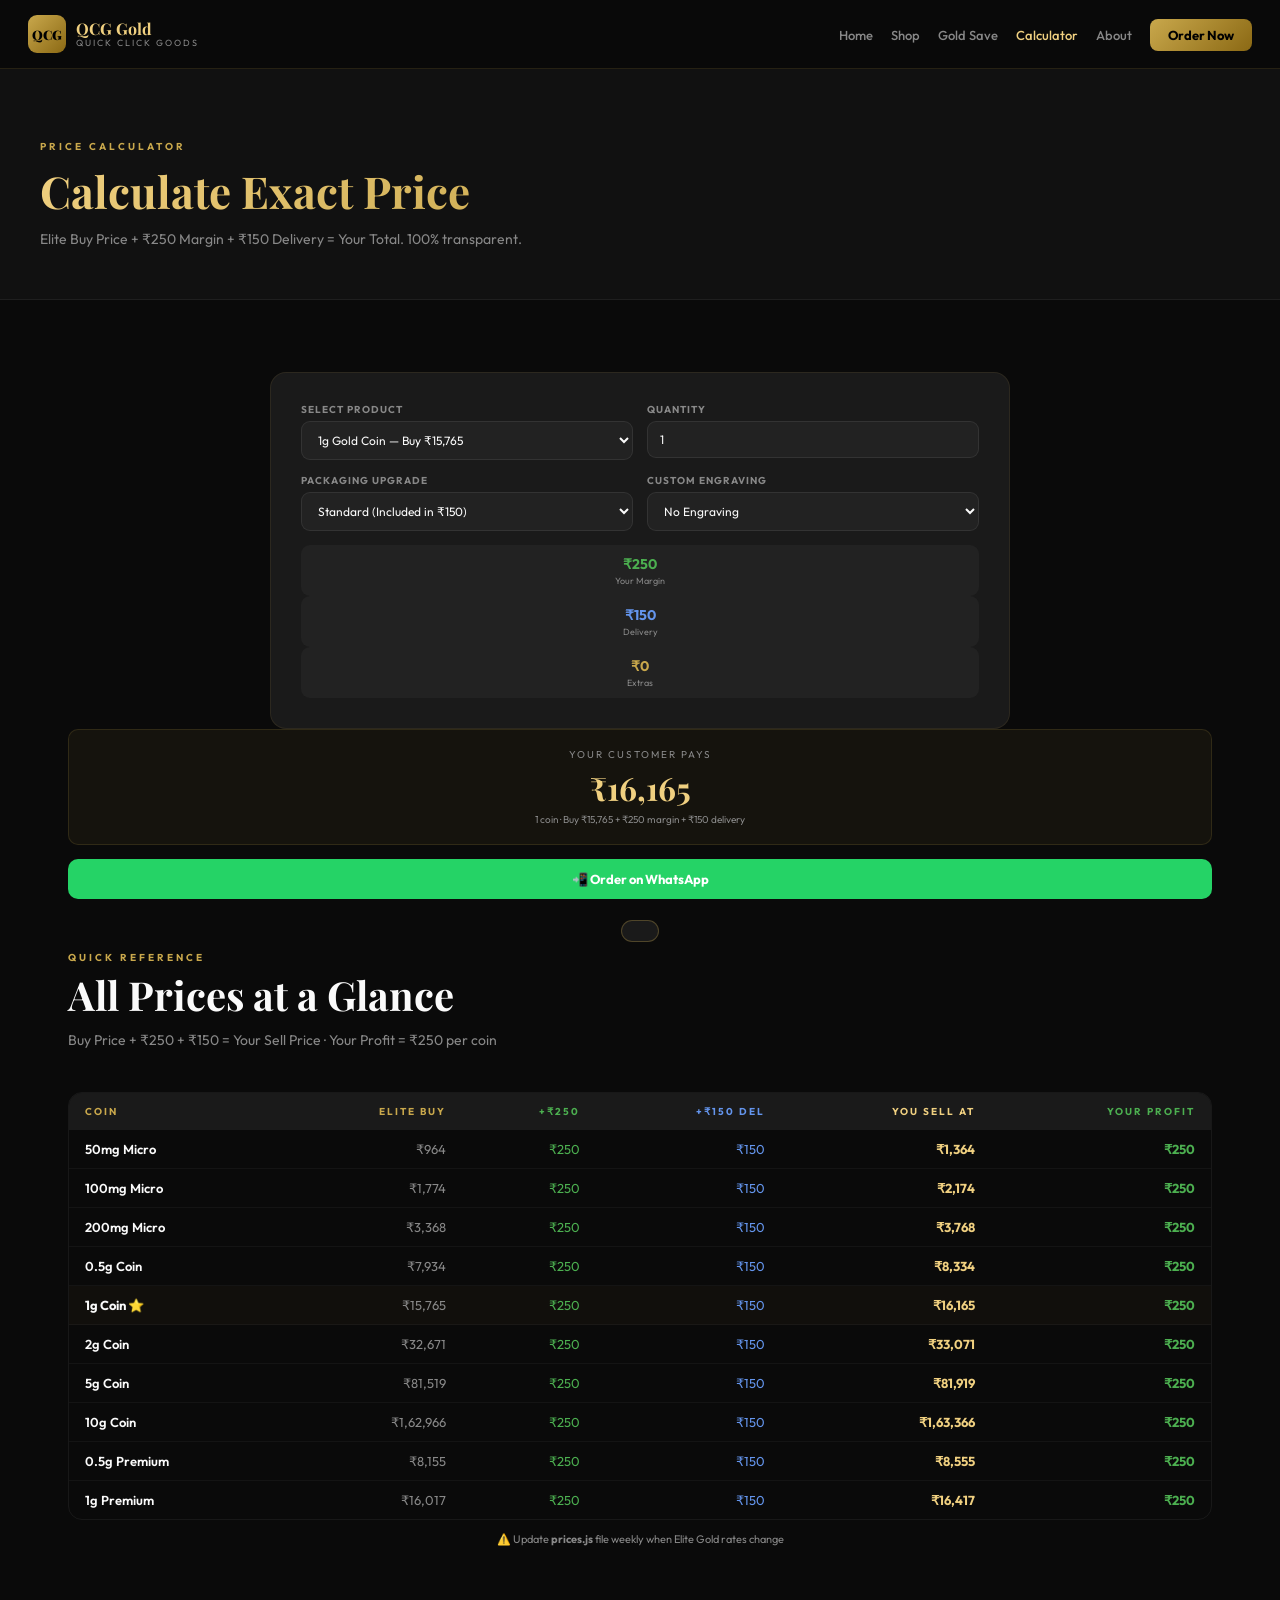
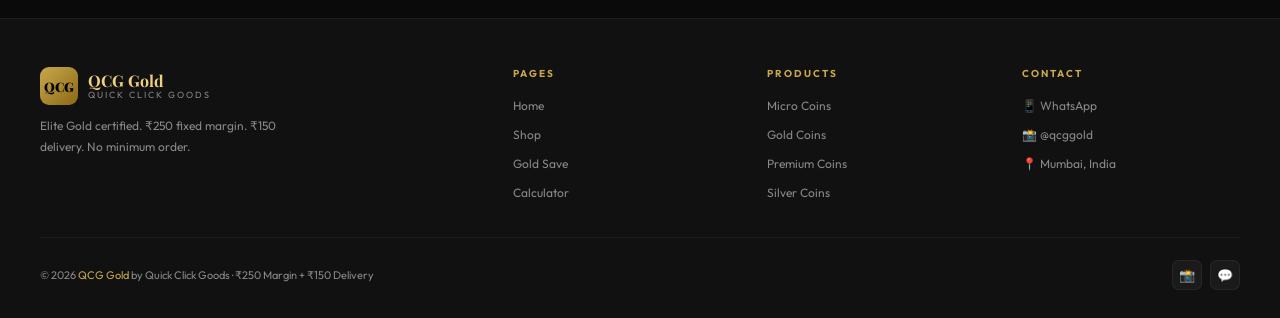
==== commit 13344af8: "Add files via upload" ====
--- a/calculator.html
+++ b/calculator.html
@@ -31,10 +31,7 @@
 
 <section class="sec">
   <div class="calc-box">
-    <div style="margin-bottom:16px;padding:12px 14px;background:rgba(201,168,76,.06);border:1px solid rgba(201,168,76,.15);border-radius:10px;font-size:12px;text-align:center;color:var(--muted)">
-      💡 <strong style="color:var(--gold-l)">Formula:</strong>
-      Elite Buy Price + <span style="color:var(--green);font-weight:700">₹250 Margin</span> + <span style="color:#6495ED;font-weight:700">₹150 Delivery</span> = <span style="color:var(--gold-l);font-weight:700">Your Total</span>
-    </div>
+    
     <div class="cgrid">
       <div>
         <label class="clbl">Select Product</label>
@@ -95,8 +92,7 @@
     </div>
 
     <!-- LIVE BREAKDOWN -->
-    <div class="calc-breakdown">
-      <div class="cbd"><div class="cbd-val" id="cbBuy" style="color:var(--white)">₹15,765</div><div class="cbd-lbl">Buy Price</div></div>
+    
       <div class="cbd"><div class="cbd-val" style="color:var(--green)">₹250</div><div class="cbd-lbl">Your Margin</div></div>
       <div class="cbd"><div class="cbd-val" style="color:#6495ED" id="cbDel">₹150</div><div class="cbd-lbl">Delivery</div></div>
       <div class="cbd"><div class="cbd-val" id="cbExtra" style="color:var(--gold)">₹0</div><div class="cbd-lbl">Extras</div></div>
@@ -106,7 +102,7 @@
       <div style="font-size:10px;letter-spacing:2px;text-transform:uppercase;color:var(--muted);margin-bottom:5px">Your Customer Pays</div>
       <div class="crv" id="cR">₹16,165</div>
       <div class="crn" id="cN">1g Coin × 1 · Buy ₹15,765 + ₹250 margin + ₹150 delivery</div>
-      <div style="margin-top:10px;padding:8px;background:rgba(76,175,80,.08);border-radius:8px;font-size:11px;color:var(--green)">✅ Your profit on this order: ₹<span id="cProfit">250</span></div>
+      
     </div>
 
     <a href="https://wa.me/919999999999?text=Hi QCG Gold! I want to order." class="wa-btn" style="margin-top:14px" target="_blank">📲 Order on WhatsApp</a>
